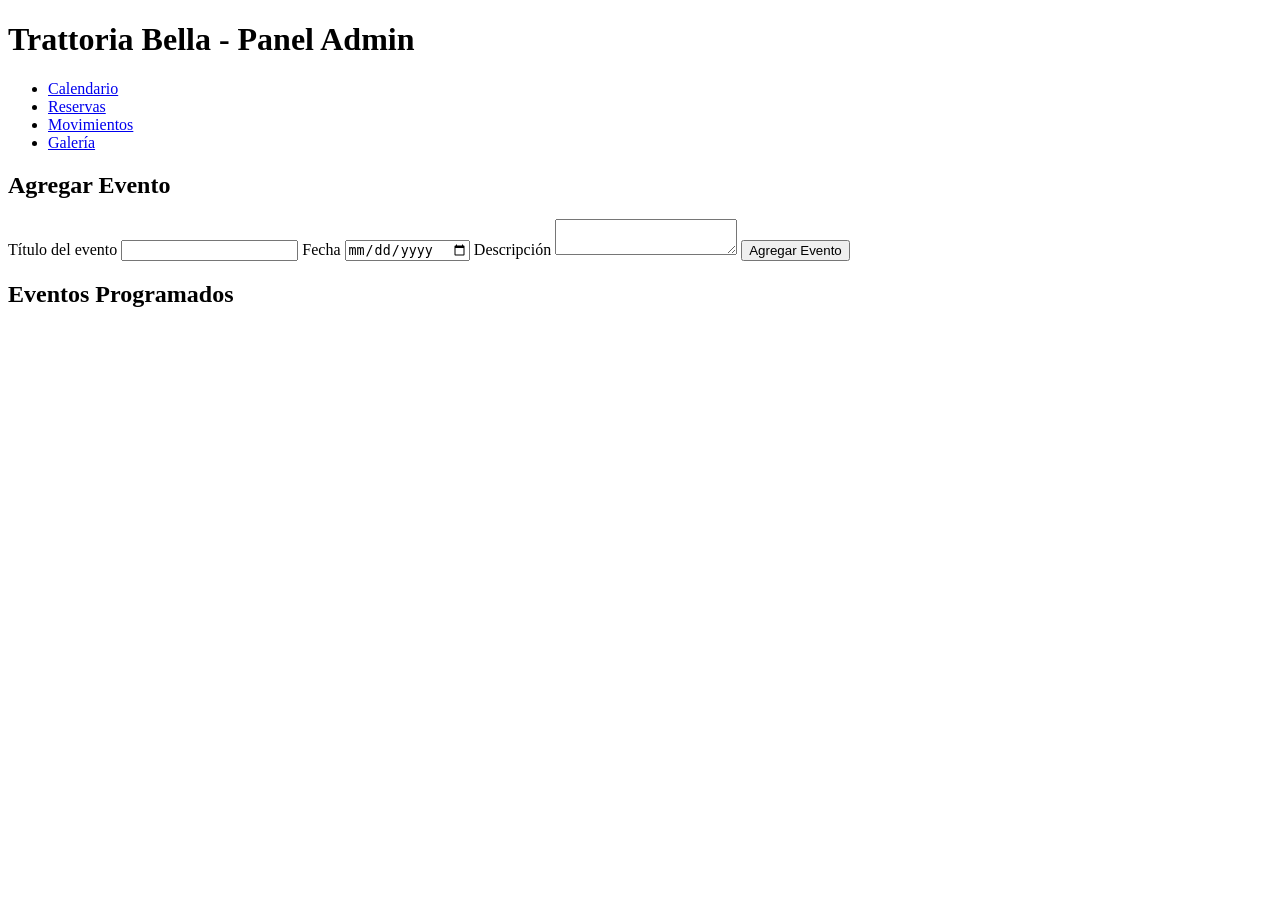
==== calendario.html @ 77a80d78 "se añadio el archivo calendario.html" ====
<!DOCTYPE html>
<html lang="es">
<head>
  <meta charset="UTF-8" />
  <title>Calendario de Eventos - Restaurante Italiano</title>
</head>
<body>
  <header class="site-header">
    <h1>Trattoria Bella - Panel Admin</h1>
    <nav class="main-nav">
      <ul class="nav-list">
        <li><a href="calendario.html" class="nav-link active">Calendario</a></li>
        <li><a href="reservas.html" class="nav-link">Reservas</a></li>
        <li><a href="movimientos.html" class="nav-link">Movimientos</a></li>
        <li><a href="galeria.html" class="nav-link">Galería</a></li>
      </ul>
    </nav>
  </header>

  <main class="page-content">
    <section class="event-form-section">
      <h2>Agregar Evento</h2>
      <form id="event-form" class="event-form">
        <label for="event-title">Título del evento</label>
        <input type="text" id="event-title" name="title" required />

        <label for="event-date">Fecha</label>
        <input type="date" id="event-date" name="date" required />

        <label for="event-description">Descripción</label>
        <textarea id="event-description" name="description"></textarea>

        <button type="submit" class="btn-primary">Agregar Evento</button>
      </form>
    </section>

    <section class="event-list-section">
      <h2>Eventos Programados</h2>
      <ul id="event-list" class="event-list"></ul>
    </section>
  </main>

  <script>
    (function () {
      const form = document.getElementById('event-form');
      const list = document.getElementById('event-list');
      const events = JSON.parse(localStorage.getItem('events') || '[]');

      function render() {
        list.innerHTML = '';
        events
          .sort((a, b) => a.date.localeCompare(b.date))
          .forEach((ev, i) => {
            const li = document.createElement('li');
            li.className = 'event-item';
            li.innerHTML = `
              <strong>${ev.date}</strong> - ${ev.title}
              <p>${ev.description || ''}</p>
              <button data-i="${i}" class="btn-delete">Eliminar</button>
            `;
            list.appendChild(li);
          });
      }

      form.addEventListener('submit', (e) => {
        e.preventDefault();
        const data = new FormData(form);
        events.push({
          title: data.get('title'),
          date: data.get('date'),
          description: data.get('description'),
        });
        localStorage.setItem('events', JSON.stringify(events));
        form.reset();
        render();
      });

      list.addEventListener('click', (e) => {
        if (e.target.classList.contains('btn-delete')) {
          events.splice(Number(e.target.dataset.i), 1);
          localStorage.setItem('events', JSON.stringify(events));
          render();
        }
      });

      render();
    })();
  </script>
</body>
</html>
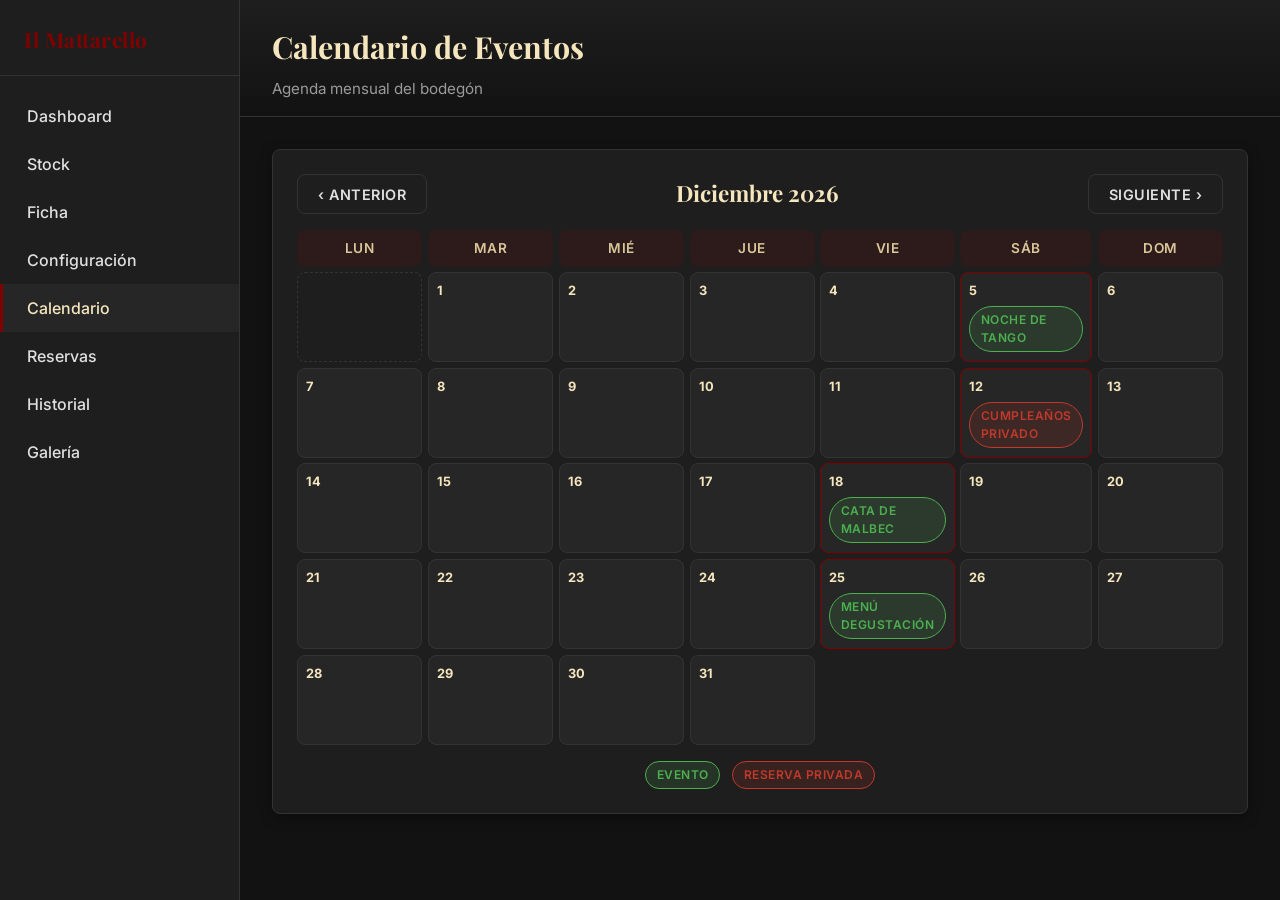
==== commit 15f820d9: "se modifico calendario.html" ====
--- a/calendario.html
+++ b/calendario.html
@@ -2,89 +2,77 @@
 <html lang="es">
 <head>
   <meta charset="UTF-8" />
-  <title>Calendario de Eventos - Restaurante Italiano</title>
+  <meta name="viewport" content="width=device-width, initial-scale=1.0" />
+  <title>Il Mattarello — Calendario</title>
+  <link rel="stylesheet" href="styles.css" />
 </head>
-<body>
-  <header class="site-header">
-    <h1>Trattoria Bella - Panel Admin</h1>
-    <nav class="main-nav">
-      <ul class="nav-list">
-        <li><a href="calendario.html" class="nav-link active">Calendario</a></li>
-        <li><a href="reservas.html" class="nav-link">Reservas</a></li>
-        <li><a href="movimientos.html" class="nav-link">Movimientos</a></li>
-        <li><a href="galeria.html" class="nav-link">Galería</a></li>
-      </ul>
-    </nav>
+<body class="page page--calendario">
+  <header class="header">
+    <h1 class="header__title">Calendario de Eventos</h1>
+    <p class="header__subtitle">Agenda mensual del bodegón</p>
   </header>
 
-  <main class="page-content">
-    <section class="event-form-section">
-      <h2>Agregar Evento</h2>
-      <form id="event-form" class="event-form">
-        <label for="event-title">Título del evento</label>
-        <input type="text" id="event-title" name="title" required />
+  <nav class="nav">
+    <ul class="nav__list">
+      <li class="nav__item"><a class="nav__link" href="index.html">Dashboard</a></li>
+      <li class="nav__item"><a class="nav__link" href="inventario.html">Stock</a></li>
+      <li class="nav__item"><a class="nav__link" href="perfil.html">Ficha</a></li>
+      <li class="nav__item"><a class="nav__link" href="configuracion.html">Configuración</a></li>
+      <li class="nav__item"><a class="nav__link nav__link--active" href="calendario.html">Calendario</a></li>
+      <li class="nav__item"><a class="nav__link" href="reservas.html">Reservas</a></li>
+      <li class="nav__item"><a class="nav__link" href="movimientos.html">Historial</a></li>
+      <li class="nav__item"><a class="nav__link" href="galeria.html">Galería</a></li>
+    </ul>
+  </nav>
 
-        <label for="event-date">Fecha</label>
-        <input type="date" id="event-date" name="date" required />
-
-        <label for="event-description">Descripción</label>
-        <textarea id="event-description" name="description"></textarea>
-
-        <button type="submit" class="btn-primary">Agregar Evento</button>
-      </form>
-    </section>
-
-    <section class="event-list-section">
-      <h2>Eventos Programados</h2>
-      <ul id="event-list" class="event-list"></ul>
+  <main class="main">
+    <section class="calendario">
+      <div class="calendario__toolbar">
+        <button class="btn btn--secondary" id="btn-prev">‹ Anterior</button>
+        <h2 class="calendario__titulo" id="calendario-titulo"></h2>
+        <button class="btn btn--secondary" id="btn-next">Siguiente ›</button>
+      </div>
+      <div class="calendario__grid" id="calendario-grid"></div>
+      <div class="calendario__leyenda">
+        <span class="badge badge--ok">Evento</span>
+        <span class="badge badge--bajo">Reserva privada</span>
+      </div>
     </section>
   </main>
 
   <script>
-    (function () {
-      const form = document.getElementById('event-form');
-      const list = document.getElementById('event-list');
-      const events = JSON.parse(localStorage.getItem('events') || '[]');
+    const eventos = {
+      5: { tipo: "ok", titulo: "Noche de Tango" },
+      12: { tipo: "bajo", titulo: "Cumpleaños privado" },
+      18: { tipo: "ok", titulo: "Cata de Malbec" },
+      25: { tipo: "ok", titulo: "Menú Degustación" },
+    };
 
-      function render() {
-        list.innerHTML = '';
-        events
-          .sort((a, b) => a.date.localeCompare(b.date))
-          .forEach((ev, i) => {
-            const li = document.createElement('li');
-            li.className = 'event-item';
-            li.innerHTML = `
-              <strong>${ev.date}</strong> - ${ev.title}
-              <p>${ev.description || ''}</p>
-              <button data-i="${i}" class="btn-delete">Eliminar</button>
-            `;
-            list.appendChild(li);
-          });
+    const meses = ["Enero","Febrero","Marzo","Abril","Mayo","Junio","Julio","Agosto","Septiembre","Octubre","Noviembre","Diciembre"];
+    const dias = ["Lun","Mar","Mié","Jue","Vie","Sáb","Dom"];
+    let cursor = new Date();
+    cursor.setDate(1);
+
+    function render() {
+      document.getElementById("calendario-titulo").textContent = `${meses[cursor.getMonth()]} ${cursor.getFullYear()}`;
+      const grid = document.getElementById("calendario-grid");
+      grid.innerHTML = "";
+      dias.forEach(d => grid.insertAdjacentHTML("beforeend", `<div class="calendario__dia-header">${d}</div>`));
+      const first = (new Date(cursor.getFullYear(), cursor.getMonth(), 1).getDay() + 6) % 7;
+      const last = new Date(cursor.getFullYear(), cursor.getMonth()+1, 0).getDate();
+      for (let i=0; i<first; i++) grid.insertAdjacentHTML("beforeend", `<div class="calendario__dia calendario__dia--vacio"></div>`);
+      for (let d=1; d<=last; d++) {
+        const ev = eventos[d];
+        grid.insertAdjacentHTML("beforeend", `
+          <div class="calendario__dia ${ev ? 'calendario__dia--evento' : ''}">
+            <span class="calendario__numero">${d}</span>
+            ${ev ? `<span class="badge badge--${ev.tipo}">${ev.titulo}</span>` : ""}
+          </div>`);
       }
-
-      form.addEventListener('submit', (e) => {
-        e.preventDefault();
-        const data = new FormData(form);
-        events.push({
-          title: data.get('title'),
-          date: data.get('date'),
-          description: data.get('description'),
-        });
-        localStorage.setItem('events', JSON.stringify(events));
-        form.reset();
-        render();
-      });
-
-      list.addEventListener('click', (e) => {
-        if (e.target.classList.contains('btn-delete')) {
-          events.splice(Number(e.target.dataset.i), 1);
-          localStorage.setItem('events', JSON.stringify(events));
-          render();
-        }
-      });
-
-      render();
-    })();
+    }
+    document.getElementById("btn-prev").onclick = () => { cursor.setMonth(cursor.getMonth()-1); render(); };
+    document.getElementById("btn-next").onclick = () => { cursor.setMonth(cursor.getMonth()+1); render(); };
+    render();
   </script>
 </body>
 </html>
--- a/styles.css
+++ b/styles.css
@@ -0,0 +1,414 @@
+/* =========================================================
+   Il Mattarello — Sistema de Estilos Unificado
+   Estética: Bodegón Italiano · Modo Oscuro Elegante
+   ========================================================= */
+
+@import url('https://fonts.googleapis.com/css2?family=Playfair+Display:wght@600;700&family=Inter:wght@400;500;600&display=swap');
+
+/* ---------- Tokens ---------- */
+:root {
+  --bg:            #121212;
+  --surface:       #1e1e1e;
+  --surface-2:     #262626;
+  --border:        #333333;
+
+  --primary:       #800000;   /* Bordó vino */
+  --primary-hover: #a83232;
+  --accent:        #c0392b;   /* Terracota */
+  --gold:          #f5e6be;   /* Crema dorada */
+  --gold-soft:     #d9c79a;
+
+  --text:          #e0e0e0;
+  --text-muted:    #9a9a9a;
+
+  --ok:            #4caf50;
+  --warn:          #e67e22;
+  --danger:        #c0392b;
+
+  --radius:        8px;
+  --radius-lg:     12px;
+  --shadow:        0 4px 14px rgba(0,0,0,0.35);
+  --shadow-lg:     0 10px 30px rgba(0,0,0,0.5);
+
+  --font-title:    'Playfair Display', Georgia, serif;
+  --font-body:     'Inter', system-ui, sans-serif;
+}
+
+/* ---------- Reset ---------- */
+* { box-sizing: border-box; }
+html, body { margin: 0; padding: 0; }
+body {
+  font-family: var(--font-body);
+  background: var(--bg);
+  color: var(--text);
+  line-height: 1.5;
+  min-height: 100vh;
+  display: grid;
+  grid-template-columns: 240px 1fr;
+  grid-template-rows: auto 1fr;
+  grid-template-areas:
+    "nav header"
+    "nav main";
+}
+
+h1, h2, h3 { font-family: var(--font-title); color: var(--gold); margin: 0 0 .5rem; font-weight: 700; }
+h1 { font-size: 1.9rem; }
+h2 { font-size: 1.4rem; }
+h3 { font-size: 1.1rem; }
+a  { color: var(--gold); text-decoration: none; }
+
+/* ---------- Header ---------- */
+.header, .site-header {
+  grid-area: header;
+  padding: 1.5rem 2rem 1rem;
+  border-bottom: 1px solid var(--border);
+  background: linear-gradient(180deg, var(--surface), transparent);
+}
+.header__title, .site-header h1 { color: var(--gold); }
+.header__subtitle, .site-header p { color: var(--text-muted); margin: 0; font-size: .95rem; }
+
+/* ---------- Sidebar Navigation ---------- */
+.nav, .site-nav {
+  grid-area: nav;
+  background: var(--surface);
+  border-right: 1px solid var(--border);
+  padding: 1.5rem 0;
+  min-height: 100vh;
+}
+.nav::before, .site-nav::before {
+  content: "Il Mattarello";
+  display: block;
+  font-family: var(--font-title);
+  color: var(--primary);
+  font-size: 1.3rem;
+  font-weight: 700;
+  padding: 0 1.5rem 1.25rem;
+  border-bottom: 1px solid var(--border);
+  letter-spacing: .5px;
+}
+.nav__list, .site-nav ul {
+  list-style: none;
+  margin: 1rem 0 0;
+  padding: 0;
+  display: flex;
+  flex-direction: column;
+}
+.nav__item, .site-nav li { margin: 0; }
+.nav__link, .site-nav a, .nav-link {
+  display: block;
+  padding: .75rem 1.5rem;
+  color: var(--text);
+  font-weight: 500;
+  border-left: 3px solid transparent;
+  transition: background .2s, color .2s, border-color .2s;
+}
+.nav__link:hover, .site-nav a:hover, .nav-link:hover {
+  background: var(--surface-2);
+  color: var(--gold);
+}
+.nav__link--active, .site-nav a.active, .nav-link.active {
+  background: var(--surface-2);
+  color: var(--gold);
+  border-left-color: var(--primary);
+}
+
+/* ---------- Main ---------- */
+.main, main {
+  grid-area: main;
+  padding: 2rem;
+  overflow-x: auto;
+}
+
+/* ---------- KPI Grid ---------- */
+.kpi-grid {
+  display: grid;
+  grid-template-columns: repeat(auto-fit, minmax(220px, 1fr));
+  gap: 1.25rem;
+  margin-bottom: 2rem;
+}
+.kpi-card {
+  background: var(--surface);
+  border: 1px solid var(--border);
+  border-radius: var(--radius);
+  padding: 1.25rem;
+  box-shadow: var(--shadow);
+  border-top: 3px solid var(--primary);
+}
+.kpi-card__label { color: var(--text-muted); font-size: .85rem; text-transform: uppercase; letter-spacing: 1px; margin: 0 0 .5rem; font-family: var(--font-body); }
+.kpi-card__value { font-family: var(--font-title); font-size: 1.6rem; color: var(--gold); margin: 0; }
+
+/* ---------- Charts ---------- */
+.charts-grid {
+  display: grid;
+  grid-template-columns: 2fr 1fr;
+  gap: 1.5rem;
+  margin-bottom: 2rem;
+}
+.chart-card {
+  background: var(--surface);
+  border: 1px solid var(--border);
+  border-radius: var(--radius);
+  padding: 1.25rem;
+  box-shadow: var(--shadow);
+}
+.chart-card__title { color: var(--gold-soft); margin-bottom: 1rem; font-size: 1rem; font-family: var(--font-body); font-weight: 600; }
+.chart-card canvas { max-height: 320px; }
+
+/* ---------- Tables ---------- */
+.comandas, .inventario__tabla-wrapper, .tabla-wrapper {
+  background: var(--surface);
+  border: 1px solid var(--border);
+  border-radius: var(--radius);
+  padding: 1.25rem;
+  box-shadow: var(--shadow);
+  overflow-x: auto;
+}
+table {
+  width: 100%;
+  border-collapse: collapse;
+}
+thead th {
+  text-align: left;
+  padding: .75rem 1rem;
+  font-family: var(--font-title);
+  color: var(--gold);
+  background: rgba(128, 0, 0, 0.15);
+  border-bottom: 2px solid var(--primary);
+  font-weight: 600;
+  font-size: .95rem;
+}
+tbody td {
+  padding: .75rem 1rem;
+  border-bottom: 1px solid var(--border);
+  color: var(--text);
+}
+tbody tr:nth-child(even) { background: rgba(255,255,255,0.02); }
+tbody tr:hover { background: rgba(245,230,190,0.04); }
+
+/* ---------- Badges ---------- */
+.badge {
+  display: inline-block;
+  padding: .25rem .65rem;
+  border-radius: 999px;
+  font-size: .75rem;
+  font-weight: 600;
+  text-transform: uppercase;
+  letter-spacing: .5px;
+}
+.badge--ok    { background: rgba(76,175,80,.15);  color: var(--ok);    border: 1px solid var(--ok); }
+.badge--bajo  { background: rgba(192,57,43,.15);  color: var(--danger); border: 1px solid var(--danger); }
+
+/* ---------- Toolbar / Search ---------- */
+.inventario__toolbar, .toolbar {
+  display: flex;
+  gap: 1rem;
+  margin-bottom: 1.25rem;
+  flex-wrap: wrap;
+  align-items: center;
+}
+.inventario__buscador, input[type="search"] {
+  flex: 1;
+  min-width: 240px;
+}
+
+/* ---------- Forms ---------- */
+form { display: flex; flex-direction: column; gap: 1rem; }
+.form__label, label {
+  display: flex;
+  flex-direction: column;
+  gap: .35rem;
+  color: var(--gold-soft);
+  font-size: .9rem;
+  font-weight: 500;
+}
+.form__input, input, select, textarea {
+  background: #0d0d0d;
+  border: 1px solid var(--border);
+  border-radius: var(--radius);
+  padding: .65rem .85rem;
+  color: var(--text);
+  font-family: var(--font-body);
+  font-size: .95rem;
+  transition: border-color .2s, box-shadow .2s;
+}
+.form__input:focus, input:focus, select:focus, textarea:focus {
+  outline: none;
+  border-color: var(--gold);
+  box-shadow: 0 0 0 3px rgba(245,230,190,.15);
+}
+input[type="file"] { padding: .4rem; }
+input[type="checkbox"], input[type="radio"] { width: auto; accent-color: var(--primary); }
+
+/* ---------- Buttons ---------- */
+.btn {
+  display: inline-block;
+  padding: .65rem 1.25rem;
+  border-radius: var(--radius);
+  border: 1px solid transparent;
+  font-family: var(--font-body);
+  font-weight: 600;
+  font-size: .9rem;
+  cursor: pointer;
+  transition: all .2s ease;
+  text-transform: uppercase;
+  letter-spacing: .5px;
+}
+.btn--primary, .btn-primary {
+  background: var(--primary);
+  color: var(--gold);
+  border-color: var(--primary);
+}
+.btn--primary:hover, .btn-primary:hover {
+  background: var(--primary-hover);
+  border-color: var(--primary-hover);
+}
+.btn--secondary {
+  background: transparent;
+  color: var(--text);
+  border-color: var(--border);
+}
+.btn--secondary:hover { background: var(--surface-2); }
+.btn--danger, .btn-delete {
+  background: transparent;
+  color: var(--danger);
+  border-color: var(--danger);
+}
+.btn--danger:hover, .btn-delete:hover {
+  background: var(--danger);
+  color: #fff;
+}
+
+/* ---------- Modal ---------- */
+.modal {
+  position: fixed; inset: 0;
+  background: rgba(0,0,0,.7);
+  display: flex; align-items: center; justify-content: center;
+  z-index: 100;
+  padding: 1rem;
+}
+.modal--hidden { display: none; }
+.modal__content {
+  background: var(--surface);
+  border: 1px solid var(--border);
+  border-radius: var(--radius-lg);
+  padding: 2rem;
+  max-width: 480px;
+  width: 100%;
+  box-shadow: var(--shadow-lg);
+}
+.modal__title { margin-bottom: 1.25rem; }
+.modal__actions {
+  display: flex; justify-content: flex-end; gap: .75rem; margin-top: .5rem;
+}
+
+/* ---------- Perfil ---------- */
+.perfil__form { max-width: 720px; }
+.perfil__seccion {
+  background: var(--surface);
+  border: 1px solid var(--border);
+  border-radius: var(--radius);
+  padding: 1.5rem;
+  margin-bottom: 1.5rem;
+  box-shadow: var(--shadow);
+}
+.perfil__titulo { color: var(--gold); margin-bottom: 1rem; border-bottom: 1px solid var(--border); padding-bottom: .5rem; }
+.horarios { display: grid; grid-template-columns: 1fr 1fr; gap: 1.5rem; }
+.horarios__subtitulo { color: var(--gold-soft); font-size: .95rem; margin-bottom: .5rem; }
+.logo-preview { margin-top: 1rem; }
+.logo-preview__img { max-width: 180px; max-height: 180px; border-radius: var(--radius); border: 1px solid var(--border); background: #0d0d0d; }
+
+/* ---------- Configuración / Toggles ---------- */
+.toggle, .config__item {
+  display: flex;
+  justify-content: space-between;
+  align-items: center;
+  padding: .85rem 1rem;
+  background: var(--surface);
+  border: 1px solid var(--border);
+  border-radius: var(--radius);
+  margin-bottom: .75rem;
+}
+.toggle__label { color: var(--text); font-weight: 500; }
+
+/* ---------- Galería (Grid) ---------- */
+.galeria, .galeria__grid {
+  display: grid;
+  grid-template-columns: repeat(auto-fill, minmax(220px, 1fr));
+  gap: 1rem;
+}
+.galeria img, .galeria__item img {
+  width: 100%; height: 200px; object-fit: cover;
+  border-radius: var(--radius);
+  border: 1px solid var(--border);
+  transition: transform .25s, box-shadow .25s;
+}
+.galeria img:hover, .galeria__item img:hover {
+  transform: scale(1.03);
+  box-shadow: var(--shadow-lg);
+}
+
+/* ---------- Responsive ---------- */
+@media (max-width: 900px) {
+  body {
+    grid-template-columns: 1fr;
+    grid-template-areas:
+      "header"
+      "nav"
+      "main";
+  }
+  .nav, .site-nav { min-height: auto; border-right: none; border-bottom: 1px solid var(--border); }
+  .nav__list, .site-nav ul { flex-direction: row; flex-wrap: wrap; }
+  .nav__link, .site-nav a, .nav-link { border-left: none; border-bottom: 3px solid transparent; }
+  .nav__link--active, .site-nav a.active, .nav-link.active { border-left: none; border-bottom-color: var(--primary); }
+  .charts-grid { grid-template-columns: 1fr; }
+  .horarios { grid-template-columns: 1fr; }
+}
+
+/* ---------- Comandas / Section title ---------- */
+.comandas { background: var(--surface); border:1px solid var(--border); border-radius: var(--radius); padding: 1.25rem; box-shadow: var(--shadow); }
+.comandas__title { color: var(--gold); margin-bottom: 1rem; }
+
+/* ---------- Reservas / Mesas form (inline) ---------- */
+.reservas__form, .mesas__form {
+  display: flex; flex-wrap: wrap; gap: .75rem; margin-bottom: 1.25rem;
+  background: var(--surface); border:1px solid var(--border); border-radius: var(--radius); padding: 1rem; box-shadow: var(--shadow);
+}
+.reservas__form input, .reservas__form select, .mesas__form input, .mesas__form select { flex:1; min-width: 160px; }
+
+/* ---------- Config secciones ---------- */
+.config-seccion {
+  background: var(--surface); border:1px solid var(--border); border-radius: var(--radius);
+  padding: 1.5rem; margin-bottom: 1.5rem; box-shadow: var(--shadow);
+}
+.config-seccion__titulo { color: var(--gold); margin-bottom: 1rem; border-bottom: 1px solid var(--border); padding-bottom: .5rem; }
+.toggle { cursor: pointer; }
+.toggle__input { margin-right: .75rem; }
+
+/* ---------- Calendario ---------- */
+.calendario { background: var(--surface); border:1px solid var(--border); border-radius: var(--radius); padding: 1.5rem; box-shadow: var(--shadow); }
+.calendario__toolbar { display: flex; justify-content: space-between; align-items: center; margin-bottom: 1rem; gap: 1rem; }
+.calendario__titulo { color: var(--gold); font-family: var(--font-title); margin: 0; text-transform: capitalize; }
+.calendario__grid { display: grid; grid-template-columns: repeat(7, 1fr); gap: .35rem; }
+.calendario__dia-header {
+  text-align: center; padding: .5rem; font-weight: 600; color: var(--gold-soft);
+  background: rgba(128,0,0,.15); border-radius: var(--radius); font-size: .85rem;
+  text-transform: uppercase; letter-spacing: .5px;
+}
+.calendario__dia {
+  min-height: 90px; padding: .5rem; background: var(--surface-2);
+  border:1px solid var(--border); border-radius: var(--radius);
+  display: flex; flex-direction: column; gap: .35rem; font-size: .8rem;
+}
+.calendario__dia--vacio { background: transparent; border: 1px dashed var(--border); }
+.calendario__dia--evento { border-color: var(--primary); }
+.calendario__numero { font-weight: 700; color: var(--gold); }
+.calendario__leyenda { display: flex; gap: .75rem; margin-top: 1rem; justify-content: center; }
+
+/* ---------- Headings inside sections ---------- */
+.reservas h2, .galeria-section h2 { color: var(--gold); margin-bottom: 1rem; }
+
+/* ---------- Buttons spacing in tables ---------- */
+tbody td .btn { padding: .35rem .75rem; font-size: .75rem; }
+
+/* ---------- Chart.js dark text ---------- */
+canvas { background: transparent; }
